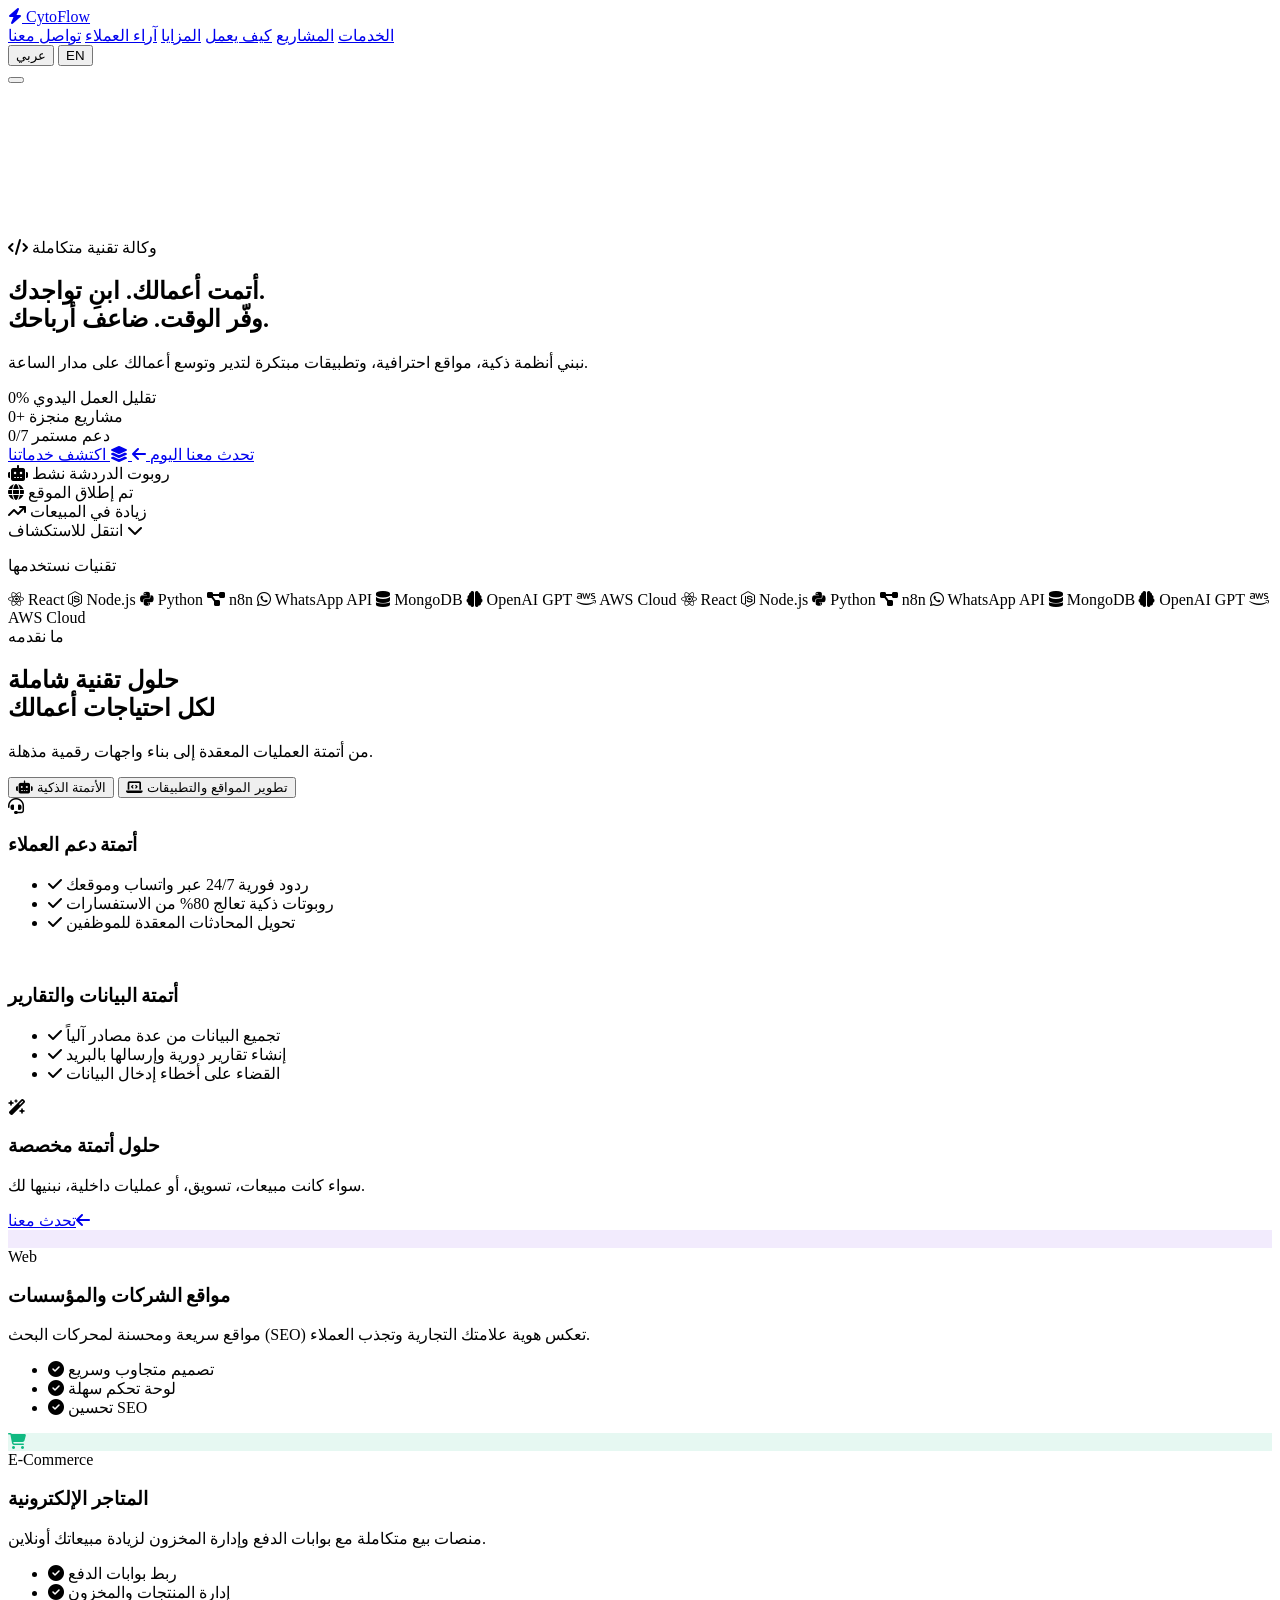
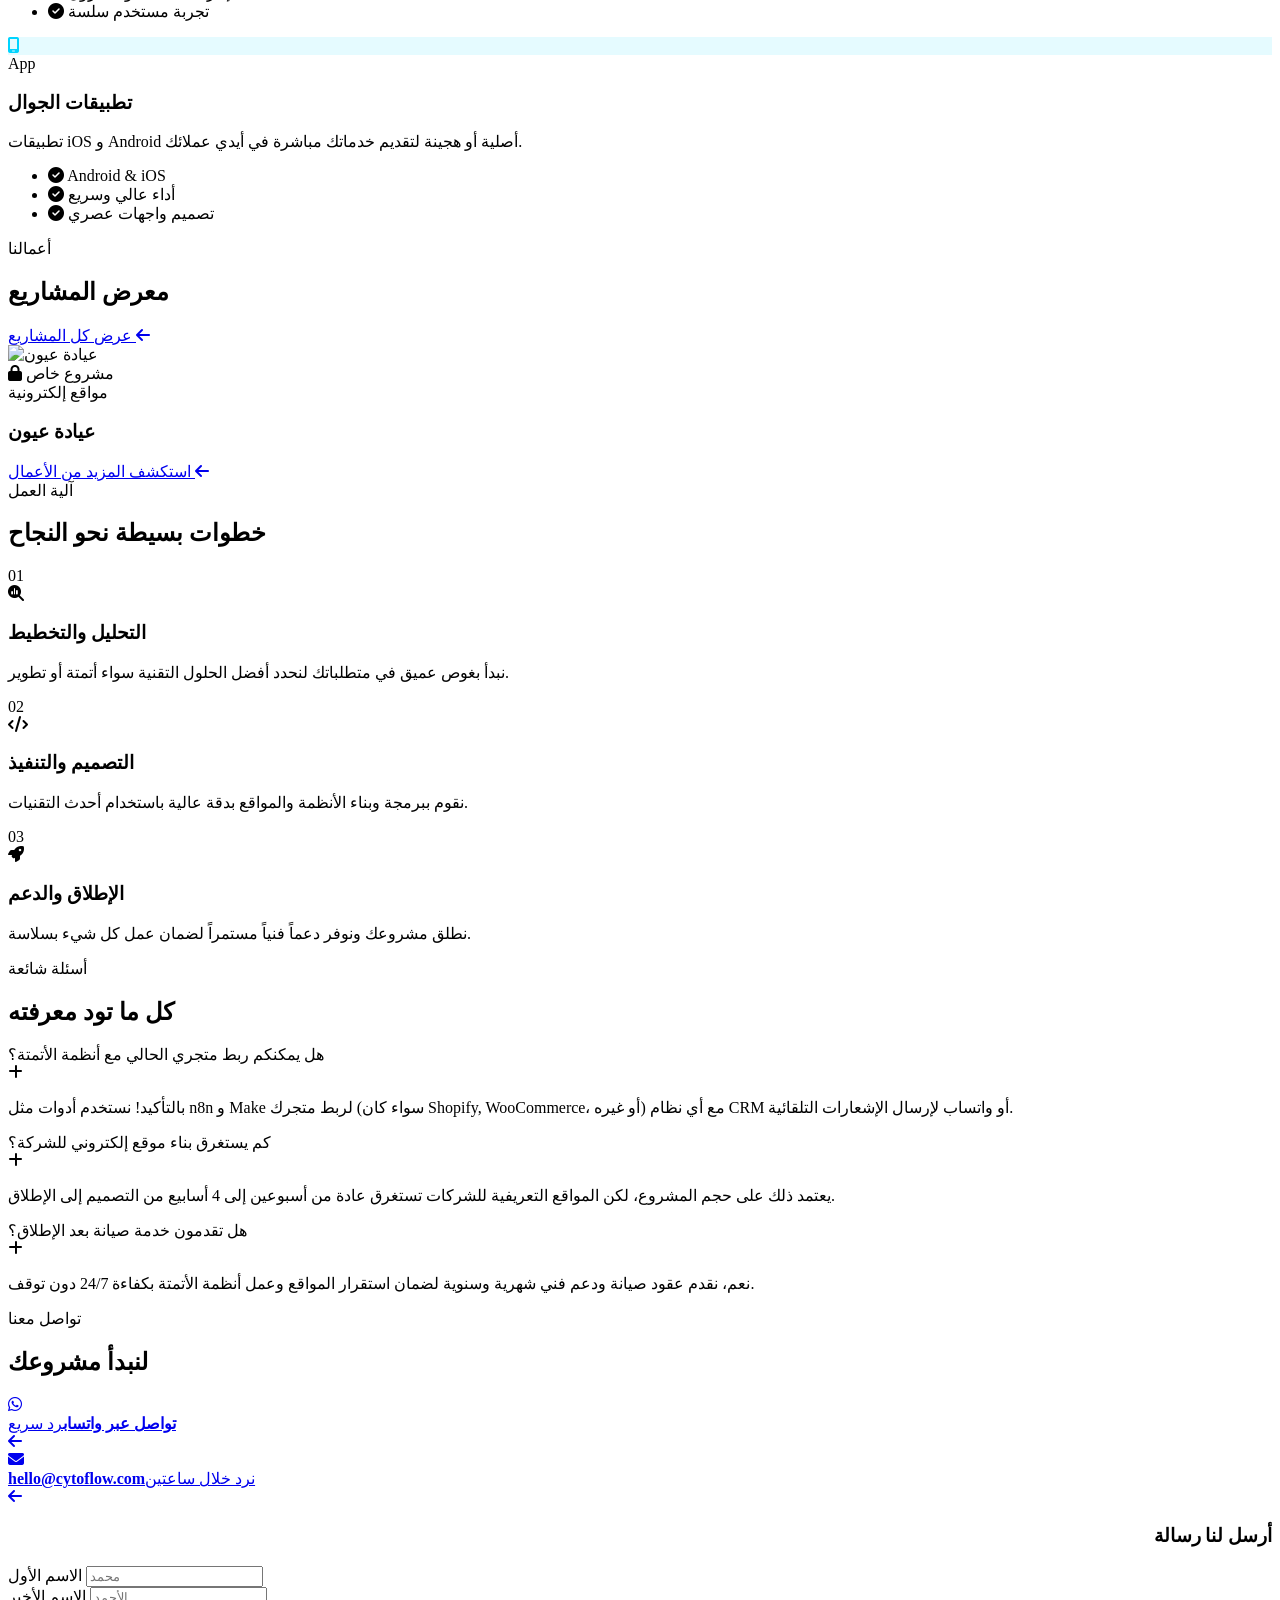
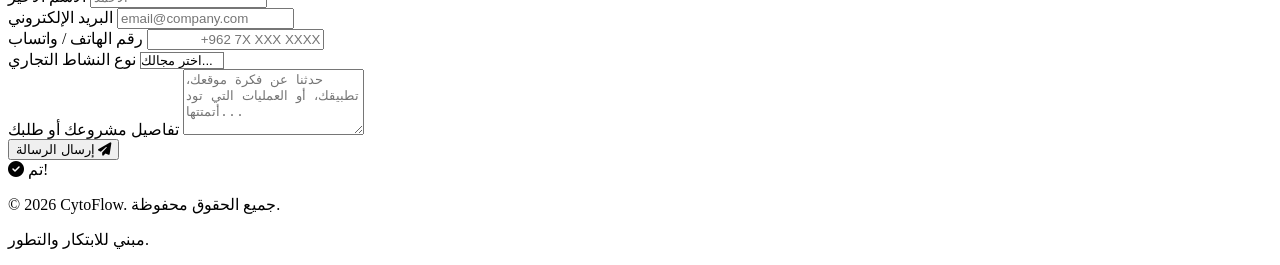
==== index.html @ 913a686a "Upload new static WP site" ====
<!DOCTYPE html>
<html lang="en-US" dir="ltr">
<head><meta charset="UTF-8">
  
  <meta name="viewport" content="width=device-width, initial-scale=1.0">
  
  <title>cytoflow</title>
<meta name="robots" content="max-image-preview:large">
<link rel="dns-prefetch" href="//cdnjs.cloudflare.com">
<link rel="dns-prefetch" href="//fonts.googleapis.com">
<link rel="alternate" type="application/rss+xml" title="cytoflow » Feed" href="https://https://yazeedb94.github.io/CytoFlow/feed/">
<link rel="alternate" type="application/rss+xml" title="cytoflow » Comments Feed" href="https://https://yazeedb94.github.io/CytoFlow/comments/feed/">
<link rel="alternate" title="oEmbed (JSON)" type="application/json+oembed" href="https://https://yazeedb94.github.io/CytoFlow/wp-json/oembed/1.0/embed?url=https%3A%2F%2Fhttps%3A%2F%2Fyazeedb94.github.io%2FCytoFlow%2F">
<link rel="alternate" title="oEmbed (XML)" type="text/xml+oembed" href="https://https://yazeedb94.github.io/CytoFlow/wp-json/oembed/1.0/embed?url=https%3A%2F%2Fhttps%3A%2F%2Fyazeedb94.github.io%2FCytoFlow%2F&amp;format=xml">
<style id="wp-img-auto-sizes-contain-inline-css" type="text/css">
img:is([sizes=auto i],[sizes^="auto," i]){contain-intrinsic-size:3000px 1500px}
/*# sourceURL=wp-img-auto-sizes-contain-inline-css */
</style>
<style id="wp-emoji-styles-inline-css" type="text/css">

	img.wp-smiley, img.emoji {
		display: inline !important;
		border: none !important;
		box-shadow: none !important;
		height: 1em !important;
		width: 1em !important;
		margin: 0 0.07em !important;
		vertical-align: -0.1em !important;
		background: none !important;
		padding: 0 !important;
	}
/*# sourceURL=wp-emoji-styles-inline-css */
</style>
<style id="wp-block-library-inline-css" type="text/css">
:root{--wp-block-synced-color:#7a00df;--wp-block-synced-color--rgb:122,0,223;--wp-bound-block-color:var(--wp-block-synced-color);--wp-editor-canvas-background:#ddd;--wp-admin-theme-color:#007cba;--wp-admin-theme-color--rgb:0,124,186;--wp-admin-theme-color-darker-10:#006ba1;--wp-admin-theme-color-darker-10--rgb:0,107,160.5;--wp-admin-theme-color-darker-20:#005a87;--wp-admin-theme-color-darker-20--rgb:0,90,135;--wp-admin-border-width-focus:2px}@media (min-resolution:192dpi){:root{--wp-admin-border-width-focus:1.5px}}.wp-element-button{cursor:pointer}:root .has-very-light-gray-background-color{background-color:#eee}:root .has-very-dark-gray-background-color{background-color:#313131}:root .has-very-light-gray-color{color:#eee}:root .has-very-dark-gray-color{color:#313131}:root .has-vivid-green-cyan-to-vivid-cyan-blue-gradient-background{background:linear-gradient(135deg,#00d084,#0693e3)}:root .has-purple-crush-gradient-background{background:linear-gradient(135deg,#34e2e4,#4721fb 50%,#ab1dfe)}:root .has-hazy-dawn-gradient-background{background:linear-gradient(135deg,#faaca8,#dad0ec)}:root .has-subdued-olive-gradient-background{background:linear-gradient(135deg,#fafae1,#67a671)}:root .has-atomic-cream-gradient-background{background:linear-gradient(135deg,#fdd79a,#004a59)}:root .has-nightshade-gradient-background{background:linear-gradient(135deg,#330968,#31cdcf)}:root .has-midnight-gradient-background{background:linear-gradient(135deg,#020381,#2874fc)}:root{--wp--preset--font-size--normal:16px;--wp--preset--font-size--huge:42px}.has-regular-font-size{font-size:1em}.has-larger-font-size{font-size:2.625em}.has-normal-font-size{font-size:var(--wp--preset--font-size--normal)}.has-huge-font-size{font-size:var(--wp--preset--font-size--huge)}.has-text-align-center{text-align:center}.has-text-align-left{text-align:left}.has-text-align-right{text-align:right}.has-fit-text{white-space:nowrap!important}#end-resizable-editor-section{display:none}.aligncenter{clear:both}.items-justified-left{justify-content:flex-start}.items-justified-center{justify-content:center}.items-justified-right{justify-content:flex-end}.items-justified-space-between{justify-content:space-between}.screen-reader-text{border:0;clip-path:inset(50%);height:1px;margin:-1px;overflow:hidden;padding:0;position:absolute;width:1px;word-wrap:normal!important}.screen-reader-text:focus{background-color:#ddd;clip-path:none;color:#444;display:block;font-size:1em;height:auto;left:5px;line-height:normal;padding:15px 23px 14px;text-decoration:none;top:5px;width:auto;z-index:100000}html :where(.has-border-color){border-style:solid}html :where([style*=border-top-color]){border-top-style:solid}html :where([style*=border-right-color]){border-right-style:solid}html :where([style*=border-bottom-color]){border-bottom-style:solid}html :where([style*=border-left-color]){border-left-style:solid}html :where([style*=border-width]){border-style:solid}html :where([style*=border-top-width]){border-top-style:solid}html :where([style*=border-right-width]){border-right-style:solid}html :where([style*=border-bottom-width]){border-bottom-style:solid}html :where([style*=border-left-width]){border-left-style:solid}html :where(img[class*=wp-image-]){height:auto;max-width:100%}:where(figure){margin:0 0 1em}html :where(.is-position-sticky){--wp-admin--admin-bar--position-offset:var(--wp-admin--admin-bar--height,0px)}@media screen and (max-width:600px){html :where(.is-position-sticky){--wp-admin--admin-bar--position-offset:0px}}

/*# sourceURL=wp-block-library-inline-css */
</style>
<style id="classic-theme-styles-inline-css" type="text/css">
/*! This file is auto-generated */
.wp-block-button__link{color:#fff;background-color:#32373c;border-radius:9999px;box-shadow:none;text-decoration:none;padding:calc(.667em + 2px) calc(1.333em + 2px);font-size:1.125em}.wp-block-file__button{background:#32373c;color:#fff;text-decoration:none}
/*# sourceURL=/wp-includes/css/classic-themes.min.css */
</style>
<style id="global-styles-inline-css" type="text/css">
:root{--wp--preset--aspect-ratio--square: 1;--wp--preset--aspect-ratio--4-3: 4/3;--wp--preset--aspect-ratio--3-4: 3/4;--wp--preset--aspect-ratio--3-2: 3/2;--wp--preset--aspect-ratio--2-3: 2/3;--wp--preset--aspect-ratio--16-9: 16/9;--wp--preset--aspect-ratio--9-16: 9/16;--wp--preset--color--black: #000000;--wp--preset--color--cyan-bluish-gray: #abb8c3;--wp--preset--color--white: #ffffff;--wp--preset--color--pale-pink: #f78da7;--wp--preset--color--vivid-red: #cf2e2e;--wp--preset--color--luminous-vivid-orange: #ff6900;--wp--preset--color--luminous-vivid-amber: #fcb900;--wp--preset--color--light-green-cyan: #7bdcb5;--wp--preset--color--vivid-green-cyan: #00d084;--wp--preset--color--pale-cyan-blue: #8ed1fc;--wp--preset--color--vivid-cyan-blue: #0693e3;--wp--preset--color--vivid-purple: #9b51e0;--wp--preset--gradient--vivid-cyan-blue-to-vivid-purple: linear-gradient(135deg,rgb(6,147,227) 0%,rgb(155,81,224) 100%);--wp--preset--gradient--light-green-cyan-to-vivid-green-cyan: linear-gradient(135deg,rgb(122,220,180) 0%,rgb(0,208,130) 100%);--wp--preset--gradient--luminous-vivid-amber-to-luminous-vivid-orange: linear-gradient(135deg,rgb(252,185,0) 0%,rgb(255,105,0) 100%);--wp--preset--gradient--luminous-vivid-orange-to-vivid-red: linear-gradient(135deg,rgb(255,105,0) 0%,rgb(207,46,46) 100%);--wp--preset--gradient--very-light-gray-to-cyan-bluish-gray: linear-gradient(135deg,rgb(238,238,238) 0%,rgb(169,184,195) 100%);--wp--preset--gradient--cool-to-warm-spectrum: linear-gradient(135deg,rgb(74,234,220) 0%,rgb(151,120,209) 20%,rgb(207,42,186) 40%,rgb(238,44,130) 60%,rgb(251,105,98) 80%,rgb(254,248,76) 100%);--wp--preset--gradient--blush-light-purple: linear-gradient(135deg,rgb(255,206,236) 0%,rgb(152,150,240) 100%);--wp--preset--gradient--blush-bordeaux: linear-gradient(135deg,rgb(254,205,165) 0%,rgb(254,45,45) 50%,rgb(107,0,62) 100%);--wp--preset--gradient--luminous-dusk: linear-gradient(135deg,rgb(255,203,112) 0%,rgb(199,81,192) 50%,rgb(65,88,208) 100%);--wp--preset--gradient--pale-ocean: linear-gradient(135deg,rgb(255,245,203) 0%,rgb(182,227,212) 50%,rgb(51,167,181) 100%);--wp--preset--gradient--electric-grass: linear-gradient(135deg,rgb(202,248,128) 0%,rgb(113,206,126) 100%);--wp--preset--gradient--midnight: linear-gradient(135deg,rgb(2,3,129) 0%,rgb(40,116,252) 100%);--wp--preset--font-size--small: 13px;--wp--preset--font-size--medium: 20px;--wp--preset--font-size--large: 36px;--wp--preset--font-size--x-large: 42px;--wp--preset--spacing--20: 0.44rem;--wp--preset--spacing--30: 0.67rem;--wp--preset--spacing--40: 1rem;--wp--preset--spacing--50: 1.5rem;--wp--preset--spacing--60: 2.25rem;--wp--preset--spacing--70: 3.38rem;--wp--preset--spacing--80: 5.06rem;--wp--preset--shadow--natural: 6px 6px 9px rgba(0, 0, 0, 0.2);--wp--preset--shadow--deep: 12px 12px 50px rgba(0, 0, 0, 0.4);--wp--preset--shadow--sharp: 6px 6px 0px rgba(0, 0, 0, 0.2);--wp--preset--shadow--outlined: 6px 6px 0px -3px rgb(255, 255, 255), 6px 6px rgb(0, 0, 0);--wp--preset--shadow--crisp: 6px 6px 0px rgb(0, 0, 0);}:where(.is-layout-flex){gap: 0.5em;}:where(.is-layout-grid){gap: 0.5em;}body .is-layout-flex{display: flex;}.is-layout-flex{flex-wrap: wrap;align-items: center;}.is-layout-flex > :is(*, div){margin: 0;}body .is-layout-grid{display: grid;}.is-layout-grid > :is(*, div){margin: 0;}:where(.wp-block-columns.is-layout-flex){gap: 2em;}:where(.wp-block-columns.is-layout-grid){gap: 2em;}:where(.wp-block-post-template.is-layout-flex){gap: 1.25em;}:where(.wp-block-post-template.is-layout-grid){gap: 1.25em;}.has-black-color{color: var(--wp--preset--color--black) !important;}.has-cyan-bluish-gray-color{color: var(--wp--preset--color--cyan-bluish-gray) !important;}.has-white-color{color: var(--wp--preset--color--white) !important;}.has-pale-pink-color{color: var(--wp--preset--color--pale-pink) !important;}.has-vivid-red-color{color: var(--wp--preset--color--vivid-red) !important;}.has-luminous-vivid-orange-color{color: var(--wp--preset--color--luminous-vivid-orange) !important;}.has-luminous-vivid-amber-color{color: var(--wp--preset--color--luminous-vivid-amber) !important;}.has-light-green-cyan-color{color: var(--wp--preset--color--light-green-cyan) !important;}.has-vivid-green-cyan-color{color: var(--wp--preset--color--vivid-green-cyan) !important;}.has-pale-cyan-blue-color{color: var(--wp--preset--color--pale-cyan-blue) !important;}.has-vivid-cyan-blue-color{color: var(--wp--preset--color--vivid-cyan-blue) !important;}.has-vivid-purple-color{color: var(--wp--preset--color--vivid-purple) !important;}.has-black-background-color{background-color: var(--wp--preset--color--black) !important;}.has-cyan-bluish-gray-background-color{background-color: var(--wp--preset--color--cyan-bluish-gray) !important;}.has-white-background-color{background-color: var(--wp--preset--color--white) !important;}.has-pale-pink-background-color{background-color: var(--wp--preset--color--pale-pink) !important;}.has-vivid-red-background-color{background-color: var(--wp--preset--color--vivid-red) !important;}.has-luminous-vivid-orange-background-color{background-color: var(--wp--preset--color--luminous-vivid-orange) !important;}.has-luminous-vivid-amber-background-color{background-color: var(--wp--preset--color--luminous-vivid-amber) !important;}.has-light-green-cyan-background-color{background-color: var(--wp--preset--color--light-green-cyan) !important;}.has-vivid-green-cyan-background-color{background-color: var(--wp--preset--color--vivid-green-cyan) !important;}.has-pale-cyan-blue-background-color{background-color: var(--wp--preset--color--pale-cyan-blue) !important;}.has-vivid-cyan-blue-background-color{background-color: var(--wp--preset--color--vivid-cyan-blue) !important;}.has-vivid-purple-background-color{background-color: var(--wp--preset--color--vivid-purple) !important;}.has-black-border-color{border-color: var(--wp--preset--color--black) !important;}.has-cyan-bluish-gray-border-color{border-color: var(--wp--preset--color--cyan-bluish-gray) !important;}.has-white-border-color{border-color: var(--wp--preset--color--white) !important;}.has-pale-pink-border-color{border-color: var(--wp--preset--color--pale-pink) !important;}.has-vivid-red-border-color{border-color: var(--wp--preset--color--vivid-red) !important;}.has-luminous-vivid-orange-border-color{border-color: var(--wp--preset--color--luminous-vivid-orange) !important;}.has-luminous-vivid-amber-border-color{border-color: var(--wp--preset--color--luminous-vivid-amber) !important;}.has-light-green-cyan-border-color{border-color: var(--wp--preset--color--light-green-cyan) !important;}.has-vivid-green-cyan-border-color{border-color: var(--wp--preset--color--vivid-green-cyan) !important;}.has-pale-cyan-blue-border-color{border-color: var(--wp--preset--color--pale-cyan-blue) !important;}.has-vivid-cyan-blue-border-color{border-color: var(--wp--preset--color--vivid-cyan-blue) !important;}.has-vivid-purple-border-color{border-color: var(--wp--preset--color--vivid-purple) !important;}.has-vivid-cyan-blue-to-vivid-purple-gradient-background{background: var(--wp--preset--gradient--vivid-cyan-blue-to-vivid-purple) !important;}.has-light-green-cyan-to-vivid-green-cyan-gradient-background{background: var(--wp--preset--gradient--light-green-cyan-to-vivid-green-cyan) !important;}.has-luminous-vivid-amber-to-luminous-vivid-orange-gradient-background{background: var(--wp--preset--gradient--luminous-vivid-amber-to-luminous-vivid-orange) !important;}.has-luminous-vivid-orange-to-vivid-red-gradient-background{background: var(--wp--preset--gradient--luminous-vivid-orange-to-vivid-red) !important;}.has-very-light-gray-to-cyan-bluish-gray-gradient-background{background: var(--wp--preset--gradient--very-light-gray-to-cyan-bluish-gray) !important;}.has-cool-to-warm-spectrum-gradient-background{background: var(--wp--preset--gradient--cool-to-warm-spectrum) !important;}.has-blush-light-purple-gradient-background{background: var(--wp--preset--gradient--blush-light-purple) !important;}.has-blush-bordeaux-gradient-background{background: var(--wp--preset--gradient--blush-bordeaux) !important;}.has-luminous-dusk-gradient-background{background: var(--wp--preset--gradient--luminous-dusk) !important;}.has-pale-ocean-gradient-background{background: var(--wp--preset--gradient--pale-ocean) !important;}.has-electric-grass-gradient-background{background: var(--wp--preset--gradient--electric-grass) !important;}.has-midnight-gradient-background{background: var(--wp--preset--gradient--midnight) !important;}.has-small-font-size{font-size: var(--wp--preset--font-size--small) !important;}.has-medium-font-size{font-size: var(--wp--preset--font-size--medium) !important;}.has-large-font-size{font-size: var(--wp--preset--font-size--large) !important;}.has-x-large-font-size{font-size: var(--wp--preset--font-size--x-large) !important;}
/*# sourceURL=global-styles-inline-css */
</style>

<link rel="stylesheet" id="fontawesome-css" href="https://cdnjs.cloudflare.com/ajax/libs/font-awesome/6.5.0/css/all.min.css?ver=6.5.0" type="text/css" media="all">
<link rel="stylesheet" id="google-fonts-css" href="https://fonts.googleapis.com/css2?family=Outfit:wght@400;600;700&amp;family=DM+Sans:wght@400;500;600&amp;family=Cairo:wght@400;600;700&amp;family=Tajawal:wght@400;500;700&amp;display=swap" type="text/css" media="all">
<link rel="stylesheet" id="cytoflow-style-css" href="https://https://yazeedb94.github.io/CytoFlow/wp-content/themes/cytoflow/assets/css/main.css?ver=1.0.2" type="text/css" media="all">
<link rel="https://api.w.org/" href="https://https://yazeedb94.github.io/CytoFlow/wp-json/"><link rel="alternate" title="JSON" type="application/json" href="https://https://yazeedb94.github.io/CytoFlow/wp-json/wp/v2/pages/9"><link rel="EditURI" type="application/rsd+xml" title="RSD" href="https://https://yazeedb94.github.io/CytoFlow/xmlrpc.php?rsd">
<meta name="generator" content="WordPress 6.9.4">
<link rel="canonical" href="https://https://yazeedb94.github.io/CytoFlow/">
<link rel="shortlink" href="https://https://yazeedb94.github.io/CytoFlow/">
</head>
<body class="home wp-singular page-template-default page page-id-9 wp-theme-cytoflow">

  <!-- ========== NAVIGATION ========== -->
  <header class="navbar" id="navbar">
    <div class="nav-container">
      <a href="https://https://yazeedb94.github.io/CytoFlow/" class="logo">
        <span class="logo-icon"><i class="fa-solid fa-bolt"></i></span>
        <span class="logo-text">Cyto<span class="logo-accent">Flow</span></span>
      </a>

      <nav class="nav-links" id="navLinks">
                    <a href="#services" class="nav-link" data-i18n="nav.services">الخدمات</a>
            <a href="#projects" class="nav-link" data-i18n="nav.projects">المشاريع</a>
            <a href="#how-it-works" class="nav-link" data-i18n="nav.howItWorks">كيف يعمل</a>
            <a href="#benefits" class="nav-link" data-i18n="nav.benefits">المزايا</a>
            <a href="#testimonials" class="nav-link" data-i18n="nav.testimonials">آراء العملاء</a>
            <a href="#contact" class="nav-cta" data-i18n="nav.contact">تواصل معنا</a>
              </nav>

      <!-- Language Toggle -->
      <div class="lang-toggle" id="langToggle">
        <button class="lang-btn active" data-lang="ar">عربي</button>
        <button class="lang-btn" data-lang="en">EN</button>
      </div>

      <button class="hamburger" id="hamburger" aria-label="Toggle menu">
        <span></span><span></span><span></span>
      </button>
    </div>
  </header>

  <!-- ========== HERO ========== -->
  <section class="hero" id="hero">
    <canvas id="heroCanvas"></canvas>
    <div class="hero-grid-overlay"></div>

    <div class="hero-content">
      <div class="hero-badge reveal-up">
        <i class="fa-solid fa-code"></i>
        <span data-i18n="hero.badge">وكالة تقنية متكاملة</span>
      </div>

      <h1 class="hero-title reveal-up">
        <span data-i18n="hero.title1">أتمت أعمالك. ابنِ تواجدك.</span><br>
        <span class="gradient-text" data-i18n="hero.title2">وفّر الوقت. ضاعف أرباحك.</span>
      </h1>

      <p class="hero-subtitle reveal-up" data-i18n="hero.subtitle">
        نبني أنظمة ذكية، مواقع احترافية، وتطبيقات مبتكرة لتدير وتوسع أعمالك على مدار الساعة.
      </p>

      <div class="hero-stats reveal-up">
        <div class="stat-item">
          <span class="stat-number" data-target="80">0</span><span class="stat-suffix">%</span>
          <span class="stat-label" data-i18n="hero.stat1.label">تقليل العمل اليدوي</span>
        </div>
        <div class="stat-divider"></div>
        <div class="stat-item">
          <span class="stat-number" data-target="150">0</span><span class="stat-suffix">+</span>
          <span class="stat-label" data-i18n="hero.stat2.label">مشاريع منجزة</span>
        </div>
        <div class="stat-divider"></div>
        <div class="stat-item">
          <span class="stat-number" data-target="24">0</span><span class="stat-suffix">/7</span>
          <span class="stat-label" data-i18n="hero.stat3.label">دعم مستمر</span>
        </div>
      </div>

      <div class="hero-actions reveal-up">
        <a href="#contact" class="btn-primary">
          <span data-i18n="hero.cta1">تحدث معنا اليوم</span>
          <i class="fa-solid fa-arrow-left btn-arrow"></i>
        </a>
        <a href="#services" class="btn-ghost">
          <i class="fa-solid fa-layer-group"></i>
          <span data-i18n="hero.cta2">اكتشف خدماتنا</span>
        </a>
      </div>
    </div>

    <!-- Floating tech cards -->
    <div class="hero-float-card card-1">
      <i class="fa-solid fa-robot"></i>
      <span data-i18n="hero.card1">روبوت الدردشة نشط</span>
      <span class="card-pulse"></span>
    </div>
    <div class="hero-float-card card-2">
      <i class="fa-solid fa-globe"></i>
      <span data-i18n="hero.card2">تم إطلاق الموقع</span>
    </div>
    <div class="hero-float-card card-3">
      <i class="fa-solid fa-arrow-trend-up"></i>
      <span data-i18n="hero.card3">زيادة في المبيعات</span>
    </div>

    <div class="hero-scroll-hint">
      <span data-i18n="hero.scroll">انتقل للاستكشاف</span>
      <i class="fa-solid fa-chevron-down"></i>
    </div>
  </section>

  <!-- ========== MARQUEE ========== -->
  <section class="marquee-section">
    <p class="marquee-label" data-i18n="marquee.label">تقنيات نستخدمها</p>
    <div class="marquee-track">
      <div class="marquee-inner">
        <span><i class="fa-brands fa-react"></i> React</span>
        <span><i class="fa-brands fa-node-js"></i> Node.js</span>
        <span><i class="fa-brands fa-python"></i> Python</span>
        <span><i class="fa-solid fa-diagram-project"></i> n8n</span>
        <span><i class="fa-brands fa-whatsapp"></i> WhatsApp API</span>
        <span><i class="fa-solid fa-database"></i> MongoDB</span>
        <span><i class="fa-solid fa-brain"></i> OpenAI GPT</span>
        <span><i class="fa-brands fa-aws"></i> AWS Cloud</span>
        <span><i class="fa-brands fa-react"></i> React</span>
        <span><i class="fa-brands fa-node-js"></i> Node.js</span>
        <span><i class="fa-brands fa-python"></i> Python</span>
        <span><i class="fa-solid fa-diagram-project"></i> n8n</span>
        <span><i class="fa-brands fa-whatsapp"></i> WhatsApp API</span>
        <span><i class="fa-solid fa-database"></i> MongoDB</span>
        <span><i class="fa-solid fa-brain"></i> OpenAI GPT</span>
        <span><i class="fa-brands fa-aws"></i> AWS Cloud</span>
      </div>
    </div>
  </section>

  <!-- ========== SERVICES (TABS) ========== -->
  <section class="services-section section" id="services">
    <div class="container">
      <div class="section-header reveal-up">
        <span class="section-tag" data-i18n="services.tag">ما نقدمه</span>
        <h2 class="section-title">
          <span data-i18n="services.title1">حلول تقنية شاملة</span><br>
          <span class="gradient-text" data-i18n="services.title2">لكل احتياجات أعمالك</span>
        </h2>
        <p class="section-subtitle" data-i18n="services.subtitle">من أتمتة العمليات المعقدة إلى بناء واجهات رقمية مذهلة.</p>
      </div>

      <div class="services-tabs-header reveal-up">
        <div class="tabs-switcher">
          <button class="tab-btn active" data-target="tab-automation">
            <i class="fa-solid fa-robot"></i> <span data-i18n="tab.automation">الأتمتة الذكية</span>
          </button>
          <button class="tab-btn" data-target="tab-web">
            <i class="fa-solid fa-laptop-code"></i> <span data-i18n="tab.development">تطوير المواقع والتطبيقات</span>
          </button>
        </div>
      </div>

      <!-- Tab 1: Automation -->
      <div class="tab-panel active" id="tab-automation">
        <div class="services-grid">
          <div class="service-card reveal-up">
            <div class="service-icon-wrap" style="--icon-color: #00d4ff;"><i class="fa-solid fa-headset"></i></div>
            <h3 data-i18n="s1.title">أتمتة دعم العملاء</h3>
            <ul class="service-benefits">
              <li><i class="fa-solid fa-check"></i> <span>ردود فورية 24/7 عبر واتساب وموقعك</span></li>
              <li><i class="fa-solid fa-check"></i> <span>روبوتات ذكية تعالج 80% من الاستفسارات</span></li>
              <li><i class="fa-solid fa-check"></i> <span>تحويل المحادثات المعقدة للموظفين</span></li>
            </ul>
          </div>
          <div class="service-card reveal-up">
            <div class="service-icon-wrap" style="--icon-color: #a78bfa;"><i class="fa-solid fa-file-chart-column"></i></div>
            <h3 data-i18n="s2.title">أتمتة البيانات والتقارير</h3>
            <ul class="service-benefits">
              <li><i class="fa-solid fa-check"></i> <span>تجميع البيانات من عدة مصادر آلياً</span></li>
              <li><i class="fa-solid fa-check"></i> <span>إنشاء تقارير دورية وإرسالها بالبريد</span></li>
              <li><i class="fa-solid fa-check"></i> <span>القضاء على أخطاء إدخال البيانات</span></li>
            </ul>
          </div>
          <div class="service-card reveal-up">
            <div class="service-card service-cta-card">
              <div class="service-cta-inner">
                <i class="fa-solid fa-wand-magic-sparkles"></i>
                <h3>حلول أتمتة مخصصة</h3>
                <p>سواء كانت مبيعات، تسويق، أو عمليات داخلية، نبنيها لك.</p>
                <a href="#contact" class="btn-primary btn-sm">
                  <span>تحدث معنا</span><i class="fa-solid fa-arrow-left btn-arrow"></i>
                </a>
              </div>
            </div>
          </div>
        </div>
      </div>

      <!-- Tab 2: Web & App Dev -->
      <div class="tab-panel" id="tab-web">
        <div class="web-services-grid">
          <div class="web-service-card">
            <div class="ws-icon" style="color: #7c3aed; background: rgba(124,58,237,0.1);"><i class="fa-solid fa-browser"></i></div>
            <div class="ws-content">
              <span class="ws-badge tag-web">Web</span>
              <h3 data-i18n="w1.title">مواقع الشركات والمؤسسات</h3>
              <p data-i18n="w1.desc">مواقع سريعة ومحسنة لمحركات البحث (SEO) تعكس هوية علامتك التجارية وتجذب العملاء.</p>
              <ul class="ws-features">
                <li><i class="fa-solid fa-circle-check"></i> <span data-i18n="w1.f1">تصميم متجاوب وسريع</span></li>
                <li><i class="fa-solid fa-circle-check"></i> <span data-i18n="w1.f2">لوحة تحكم سهلة</span></li>
                <li><i class="fa-solid fa-circle-check"></i> <span data-i18n="w1.f3">تحسين SEO</span></li>
              </ul>
            </div>
          </div>
          <div class="web-service-card">
            <div class="ws-icon" style="color: #10b981; background: rgba(16,185,129,0.1);"><i class="fa-solid fa-cart-shopping"></i></div>
            <div class="ws-content">
              <span class="ws-badge tag-done">E-Commerce</span>
              <h3 data-i18n="w2.title">المتاجر الإلكترونية</h3>
              <p data-i18n="w2.desc">منصات بيع متكاملة مع بوابات الدفع وإدارة المخزون لزيادة مبيعاتك أونلاين.</p>
              <ul class="ws-features">
                <li><i class="fa-solid fa-circle-check"></i> <span data-i18n="w2.f1">ربط بوابات الدفع</span></li>
                <li><i class="fa-solid fa-circle-check"></i> <span data-i18n="w2.f2">إدارة المنتجات والمخزون</span></li>
                <li><i class="fa-solid fa-circle-check"></i> <span data-i18n="w2.f3">تجربة مستخدم سلسة</span></li>
              </ul>
            </div>
          </div>
          <div class="web-service-card">
            <div class="ws-icon" style="color: #00d4ff; background: rgba(0,212,255,0.1);"><i class="fa-solid fa-mobile-screen"></i></div>
            <div class="ws-content">
              <span class="ws-badge tag-app">App</span>
              <h3 data-i18n="w3.title">تطبيقات الجوال</h3>
              <p data-i18n="w3.desc">تطبيقات iOS و Android أصلية أو هجينة لتقديم خدماتك مباشرة في أيدي عملائك.</p>
              <ul class="ws-features">
                <li><i class="fa-solid fa-circle-check"></i> <span data-i18n="w3.f1">Android &amp; iOS</span></li>
                <li><i class="fa-solid fa-circle-check"></i> <span data-i18n="w3.f2">أداء عالي وسريع</span></li>
                <li><i class="fa-solid fa-circle-check"></i> <span data-i18n="w3.f3">تصميم واجهات عصري</span></li>
              </ul>
            </div>
          </div>
        </div>
      </div>

    </div>
  </section>

  <!-- ========== PROJECTS PREVIEW ========== -->
  <section class="projects-section section" id="projects">
    <div class="container">
      <div class="projects-preview-header reveal-up">
        <div>
          <span class="section-tag" data-i18n="projects.tag">أعمالنا</span>
          <h2 class="section-title">
            <span data-i18n="projects.title1">معرض</span> <span class="gradient-text" data-i18n="projects.title2">المشاريع</span>
          </h2>
        </div>
        <a href="https://https://yazeedb94.github.io/CytoFlow/projects" class="btn-ghost">
          <span data-i18n="projects.btn">عرض كل المشاريع</span> <i class="fa-solid fa-arrow-left btn-arrow"></i>
        </a>
      </div>

      <div class="projects-preview-grid">
                        
                <div class="project-card reveal-up visible">
                    <div class="project-thumb">
                        <img src="https://https://yazeedb94.github.io/CytoFlow/wp-content/uploads/2026/05/images.jpg" alt="عيادة عيون">
                        <div class="project-overlay">
                                                            <span class="overlay-btn ghost"><i class="fa-solid fa-lock"></i> مشروع خاص</span>
                                                    </div>
                    </div>
                    <div class="project-info">
                        <div class="project-meta">
                            <span class="tag tag-cat">مواقع إلكترونية</span>
                                                    </div>
                        <h3 class="project-name">عيادة عيون</h3>
                        <div class="project-desc"></div>
                    </div>
                </div>
                
                          </div>
      
      <div class="projects-center reveal-up">
         <a href="https://https://yazeedb94.github.io/CytoFlow/projects" class="btn-primary">استكشف المزيد من الأعمال <i class="fa-solid fa-arrow-left btn-arrow"></i></a>
      </div>
    </div>
  </section>

  <!-- ========== HOW IT WORKS ========== -->
  <section class="how-section section" id="how-it-works">
    <div class="container">
      <div class="section-header reveal-up">
        <span class="section-tag" data-i18n="how.tag">آلية العمل</span>
        <h2 class="section-title">
          <span data-i18n="how.title1">خطوات بسيطة نحو</span> <span class="gradient-text">النجاح</span>
        </h2>
      </div>
      <div class="steps-wrapper">
        <div class="steps-line"></div>
        <div class="step-item reveal-up">
          <div class="step-number">01</div>
          <div class="step-content">
            <div class="step-icon"><i class="fa-solid fa-magnifying-glass-chart"></i></div>
            <h3>التحليل والتخطيط</h3>
            <p>نبدأ بغوص عميق في متطلباتك لنحدد أفضل الحلول التقنية سواء أتمتة أو تطوير.</p>
          </div>
        </div>
        <div class="step-item step-right reveal-up">
          <div class="step-number">02</div>
          <div class="step-content">
            <div class="step-icon"><i class="fa-solid fa-code"></i></div>
            <h3>التصميم والتنفيذ</h3>
            <p>نقوم ببرمجة وبناء الأنظمة والمواقع بدقة عالية باستخدام أحدث التقنيات.</p>
          </div>
        </div>
        <div class="step-item reveal-up">
          <div class="step-number">03</div>
          <div class="step-content">
            <div class="step-icon"><i class="fa-solid fa-rocket"></i></div>
            <h3>الإطلاق والدعم</h3>
            <p>نطلق مشروعك ونوفر دعماً فنياً مستمراً لضمان عمل كل شيء بسلاسة.</p>
          </div>
        </div>
      </div>
    </div>
  </section>

  <!-- ========== FAQ ========== -->
  <section class="faq-section section" id="faq">
    <div class="container">
      <div class="section-header reveal-up">
        <span class="section-tag" data-i18n="faq.tag">أسئلة شائعة</span>
        <h2 class="section-title">
          <span data-i18n="faq.title1">كل ما تود</span> <span class="gradient-text" data-i18n="faq.title2">معرفته</span>
        </h2>
      </div>
      
      <div class="faq-list reveal-up">
        <div class="faq-item">
          <div class="faq-question">
            <span>هل يمكنكم ربط متجري الحالي مع أنظمة الأتمتة؟</span>
            <div class="faq-toggle"><i class="fa-solid fa-plus"></i></div>
          </div>
          <div class="faq-answer"><p>بالتأكيد! نستخدم أدوات مثل n8n و Make لربط متجرك (سواء كان Shopify, WooCommerce، أو غيره) مع أي نظام CRM أو واتساب لإرسال الإشعارات التلقائية.</p></div>
        </div>
        <div class="faq-item">
          <div class="faq-question">
            <span>كم يستغرق بناء موقع إلكتروني للشركة؟</span>
            <div class="faq-toggle"><i class="fa-solid fa-plus"></i></div>
          </div>
          <div class="faq-answer"><p>يعتمد ذلك على حجم المشروع، لكن المواقع التعريفية للشركات تستغرق عادة من أسبوعين إلى 4 أسابيع من التصميم إلى الإطلاق.</p></div>
        </div>
        <div class="faq-item">
          <div class="faq-question">
            <span>هل تقدمون خدمة صيانة بعد الإطلاق؟</span>
            <div class="faq-toggle"><i class="fa-solid fa-plus"></i></div>
          </div>
          <div class="faq-answer"><p>نعم، نقدم عقود صيانة ودعم فني شهرية وسنوية لضمان استقرار المواقع وعمل أنظمة الأتمتة بكفاءة 24/7 دون توقف.</p></div>
        </div>
      </div>
    </div>
  </section>

  <!-- ========== CONTACT ========== -->
  <section class="contact-section section" id="contact">
    <div class="container">
      <div class="contact-inner">
        <div class="contact-info reveal-up">
          <span class="section-tag">تواصل معنا</span>
          <h2 class="section-title">لنبدأ <span class="gradient-text">مشروعك</span></h2>
          <div class="contact-channels">
            <a href="https://wa.me/1234567890" target="_blank" class="channel-item whatsapp">
              <div class="channel-icon"><i class="fa-brands fa-whatsapp"></i></div>
              <div><strong>تواصل عبر واتساب</strong><span>رد سريع</span></div>
              <i class="fa-solid fa-arrow-left ch-arrow"></i>
            </a>
            <a href="mailto:hello@cytoflow.com" class="channel-item email">
              <div class="channel-icon"><i class="fa-solid fa-envelope"></i></div>
              <div><strong>hello@cytoflow.com</strong><span>نرد خلال ساعتين</span></div>
              <i class="fa-solid fa-arrow-left ch-arrow"></i>
            </a>
          </div>
        </div>
        <div class="contact-form-wrap reveal-up">
          <form class="contact-form" id="contactForm" action="https://api.web3forms.com/submit" method="POST">
            <!-- Replace with your actual Web3Forms Access Key -->
            <input type="hidden" name="access_key" value="YOUR_ACCESS_KEY_HERE">
            
            <h3 style="text-align: right;">أرسل لنا رسالة</h3>
            <div class="form-row">
              <div class="form-group">
                <label>الاسم الأول</label>
                <input type="text" name="first_name" placeholder="محمد" required>
              </div>
              <div class="form-group">
                <label>الاسم الأخير</label>
                <input type="text" name="last_name" placeholder="الأحمد" required>
              </div>
            </div>
            <div class="form-group">
              <label>البريد الإلكتروني</label>
              <input type="email" name="email" placeholder="email@company.com" required>
            </div>
            <div class="form-group">
              <label>رقم الهاتف / واتساب</label>
              <input type="tel" name="phone" placeholder="+962 7X XXX XXXX" required dir="ltr" style="text-align: right;">
            </div>
                        <div class="form-group">
              <label>نوع النشاط التجاري</label>
              <select name="service" required style="color: var(--text-primary); appearance: none; -webkit-appearance: none; background: var(--bg-secondary) url('data:image/svg+xml;charset=US-ASCII,%3Csvg%20xmlns%3D%22http%3A%2F%2Fwww.w3.org%2F2000%2Fsvg%22%20width%3D%2224%22%20height%3D%2224%22%20viewBox%3D%220%200%2024%2024%22%20fill%3D%22none%22%20stroke%3D%22%23a1a1aa%22%20stroke-width%3D%222%22%20stroke-linecap%3D%22round%22%20stroke-linejoin%3D%22round%22%3E%3Cpolyline%20points%3D%226%209%2012%2015%2018%209%22%3E%3C%2Fpolyline%3E%3C%2Fsvg%3E') no-repeat left 14px center; background-size: 16px;">
                <option value="" disabled selected>اختر مجالك...</option>
                                                      <option value="أتمتة ذكية">أتمتة ذكية</option>
                                      <option value="تطبيقات جوال">تطبيقات جوال</option>
                                      <option value="مواقع إلكترونية">مواقع إلكترونية</option>
                                                </select>
            </div>
            <div class="form-group">
              <label>تفاصيل مشروعك أو طلبك</label>
              <textarea name="message" rows="4" placeholder="حدثنا عن فكرة موقعك، تطبيقك، أو العمليات التي تود أتمتتها..." required></textarea>
            </div>
            <button type="submit" class="btn-primary btn-full" id="submitBtn"><span>إرسال الرسالة</span> <i class="fa-solid fa-paper-plane"></i></button>
            <div class="form-success" id="formSuccess"><i class="fa-solid fa-circle-check"></i> <span data-i18n="form.success.msg">تم!</span></div>
          </form>
        </div>
      </div>
    </div>
  </section>

  <footer class="footer">
    <div class="container">
      <div class="footer-bottom">
        <p>© 2026 CytoFlow. جميع الحقوق محفوظة.</p>
        <p>مبني للابتكار والتطور.</p>
      </div>
    </div>
  </footer>

  <script type="speculationrules">
{"prefetch":[{"source":"document","where":{"and":[{"href_matches":"/cytoflow/*"},{"not":{"href_matches":["/cytoflow/wp-*.php","/cytoflow/wp-admin/*","/cytoflow/wp-content/uploads/*","/cytoflow/wp-content/*","/cytoflow/wp-content/plugins/*","/cytoflow/wp-content/themes/cytoflow/*","/cytoflow/*\\?(.+)"]}},{"not":{"selector_matches":"a[rel~=\"nofollow\"]"}},{"not":{"selector_matches":".no-prefetch, .no-prefetch a"}}]},"eagerness":"conservative"}]}
</script>
<script type="text/javascript" src="https://https://yazeedb94.github.io/CytoFlow/wp-content/themes/cytoflow/assets/js/main.js?ver=1.0.2" id="cytoflow-main-js-js"></script>
<script type="text/javascript" src="https://https://yazeedb94.github.io/CytoFlow/wp-content/themes/cytoflow/assets/js/projects.js?ver=1.0.3" id="cytoflow-projects-js-js"></script>
<script id="wp-emoji-settings" type="application/json">
{"baseUrl":"https://s.w.org/images/core/emoji/17.0.2/72x72/","ext":".png","svgUrl":"https://s.w.org/images/core/emoji/17.0.2/svg/","svgExt":".svg","source":{"concatemoji":"https://https://yazeedb94.github.io/CytoFlow/wp-includes/js/wp-emoji-release.min.js?ver=6.9.4"}}
</script>
<script type="module">
/* <![CDATA[ */
/*! This file is auto-generated */
const a=JSON.parse(document.getElementById("wp-emoji-settings").textContent),o=(window._wpemojiSettings=a,"wpEmojiSettingsSupports"),s=["flag","emoji"];function i(e){try{var t={supportTests:e,timestamp:(new Date).valueOf()};sessionStorage.setItem(o,JSON.stringify(t))}catch(e){}}function c(e,t,n){e.clearRect(0,0,e.canvas.width,e.canvas.height),e.fillText(t,0,0);t=new Uint32Array(e.getImageData(0,0,e.canvas.width,e.canvas.height).data);e.clearRect(0,0,e.canvas.width,e.canvas.height),e.fillText(n,0,0);const a=new Uint32Array(e.getImageData(0,0,e.canvas.width,e.canvas.height).data);return t.every((e,t)=>e===a[t])}function p(e,t){e.clearRect(0,0,e.canvas.width,e.canvas.height),e.fillText(t,0,0);var n=e.getImageData(16,16,1,1);for(let e=0;e<n.data.length;e++)if(0!==n.data[e])return!1;return!0}function u(e,t,n,a){switch(t){case"flag":return n(e,"\ud83c\udff3\ufe0f\u200d\u26a7\ufe0f","\ud83c\udff3\ufe0f\u200b\u26a7\ufe0f")?!1:!n(e,"\ud83c\udde8\ud83c\uddf6","\ud83c\udde8\u200b\ud83c\uddf6")&&!n(e,"\ud83c\udff4\udb40\udc67\udb40\udc62\udb40\udc65\udb40\udc6e\udb40\udc67\udb40\udc7f","\ud83c\udff4\u200b\udb40\udc67\u200b\udb40\udc62\u200b\udb40\udc65\u200b\udb40\udc6e\u200b\udb40\udc67\u200b\udb40\udc7f");case"emoji":return!a(e,"\ud83e\u1fac8")}return!1}function f(e,t,n,a){let r;const o=(r="undefined"!=typeof WorkerGlobalScope&&self instanceof WorkerGlobalScope?new OffscreenCanvas(300,150):document.createElement("canvas")).getContext("2d",{willReadFrequently:!0}),s=(o.textBaseline="top",o.font="600 32px Arial",{});return e.forEach(e=>{s[e]=t(o,e,n,a)}),s}function r(e){var t=document.createElement("script");t.src=e,t.defer=!0,document.head.appendChild(t)}a.supports={everything:!0,everythingExceptFlag:!0},new Promise(t=>{let n=function(){try{var e=JSON.parse(sessionStorage.getItem(o));if("object"==typeof e&&"number"==typeof e.timestamp&&(new Date).valueOf()<e.timestamp+604800&&"object"==typeof e.supportTests)return e.supportTests}catch(e){}return null}();if(!n){if("undefined"!=typeof Worker&&"undefined"!=typeof OffscreenCanvas&&"undefined"!=typeof URL&&URL.createObjectURL&&"undefined"!=typeof Blob)try{var e="postMessage("+f.toString()+"("+[JSON.stringify(s),u.toString(),c.toString(),p.toString()].join(",")+"));",a=new Blob([e],{type:"text/javascript"});const r=new Worker(URL.createObjectURL(a),{name:"wpTestEmojiSupports"});return void(r.onmessage=e=>{i(n=e.data),r.terminate(),t(n)})}catch(e){}i(n=f(s,u,c,p))}t(n)}).then(e=>{for(const n in e)a.supports[n]=e[n],a.supports.everything=a.supports.everything&&a.supports[n],"flag"!==n&&(a.supports.everythingExceptFlag=a.supports.everythingExceptFlag&&a.supports[n]);var t;a.supports.everythingExceptFlag=a.supports.everythingExceptFlag&&!a.supports.flag,a.supports.everything||((t=a.source||{}).concatemoji?r(t.concatemoji):t.wpemoji&&t.twemoji&&(r(t.twemoji),r(t.wpemoji)))});
//# sourceURL=https://https://yazeedb94.github.io/CytoFlow/wp-includes/js/wp-emoji-loader.min.js
/* ]]> */
</script>
</body>
</html>
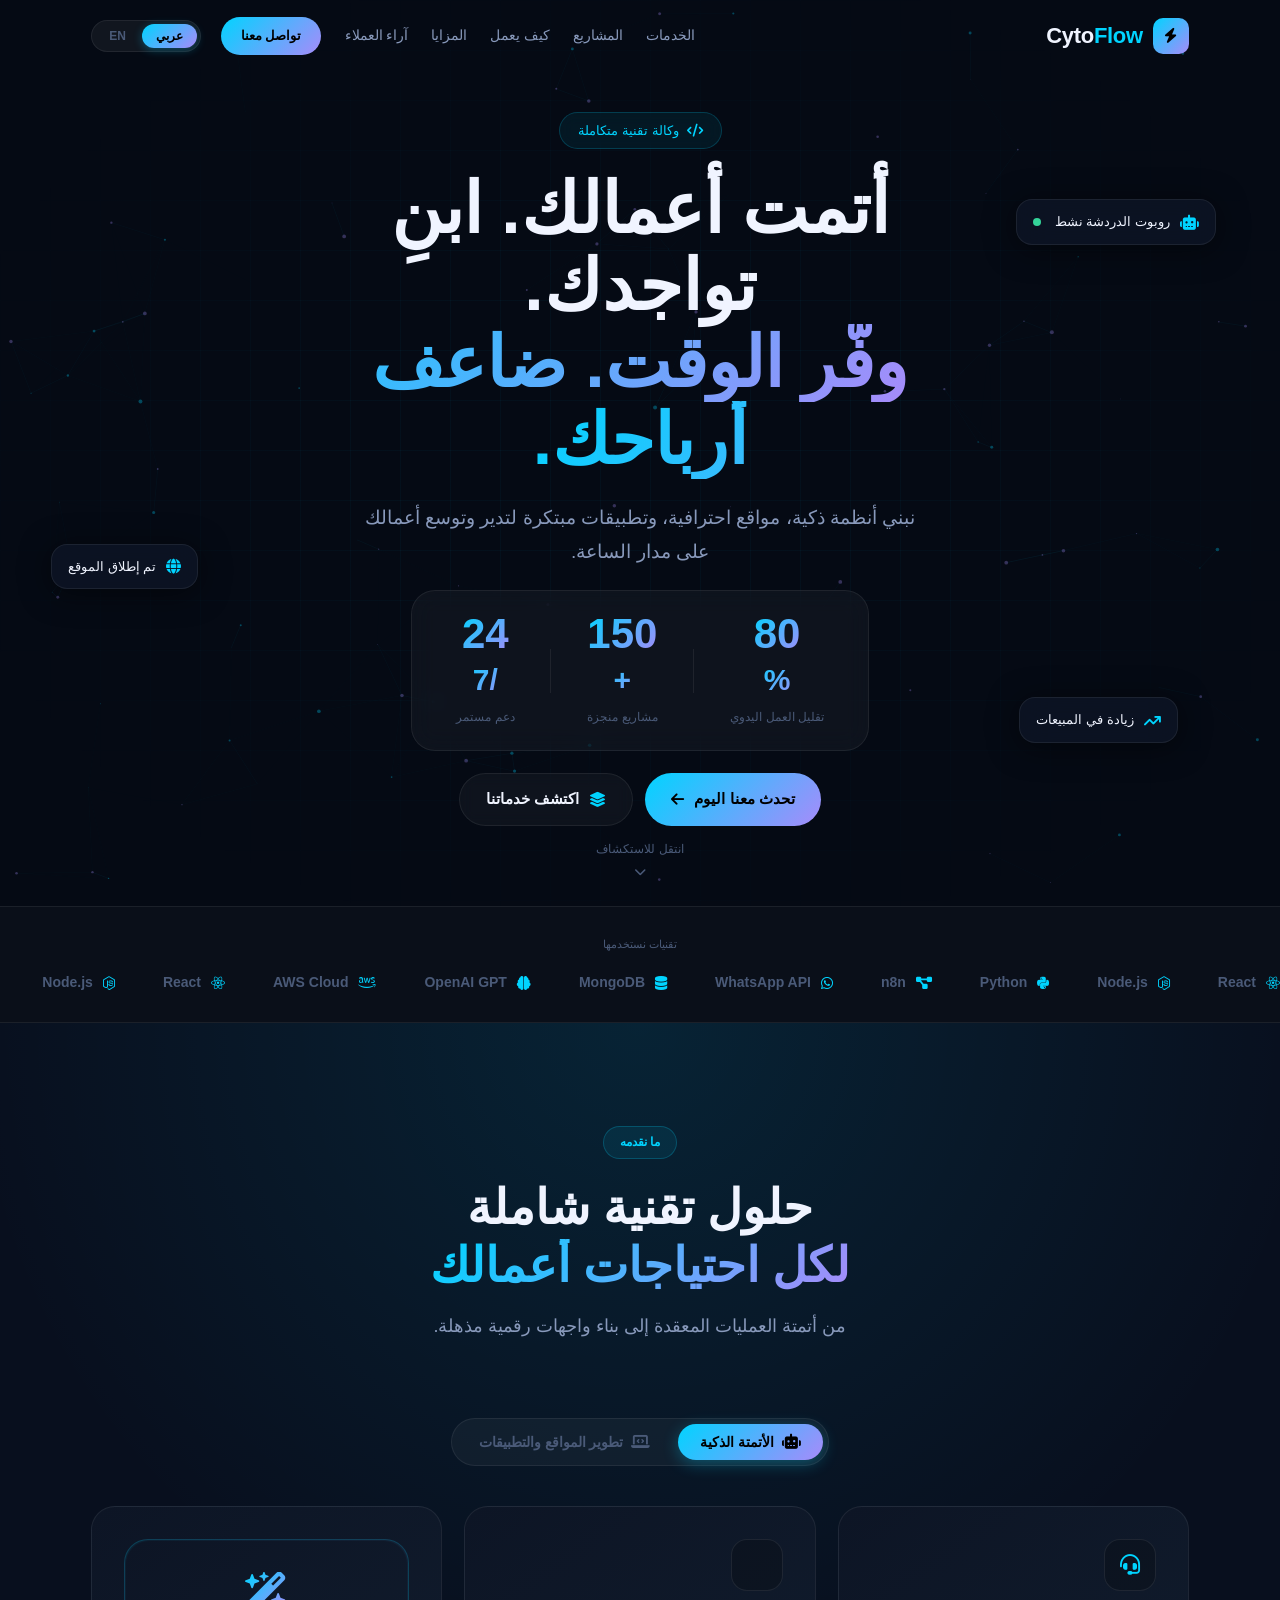
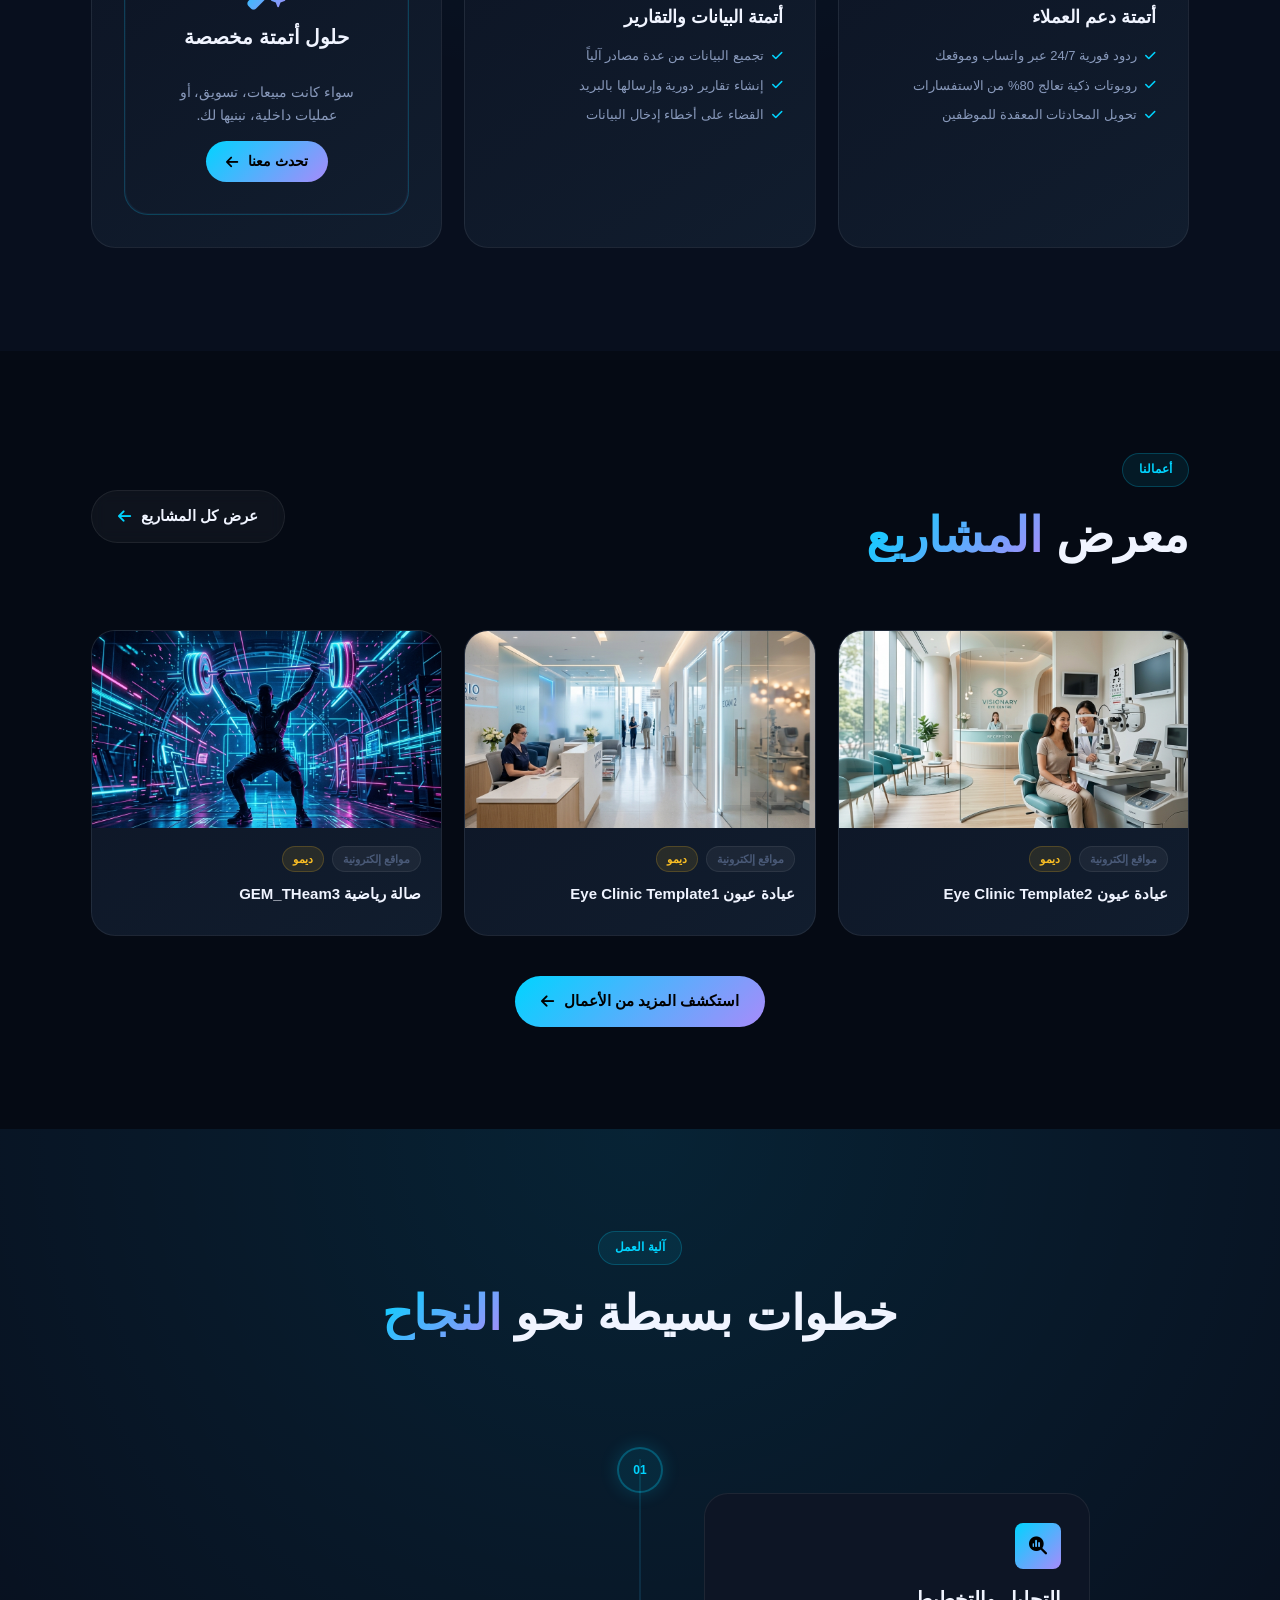
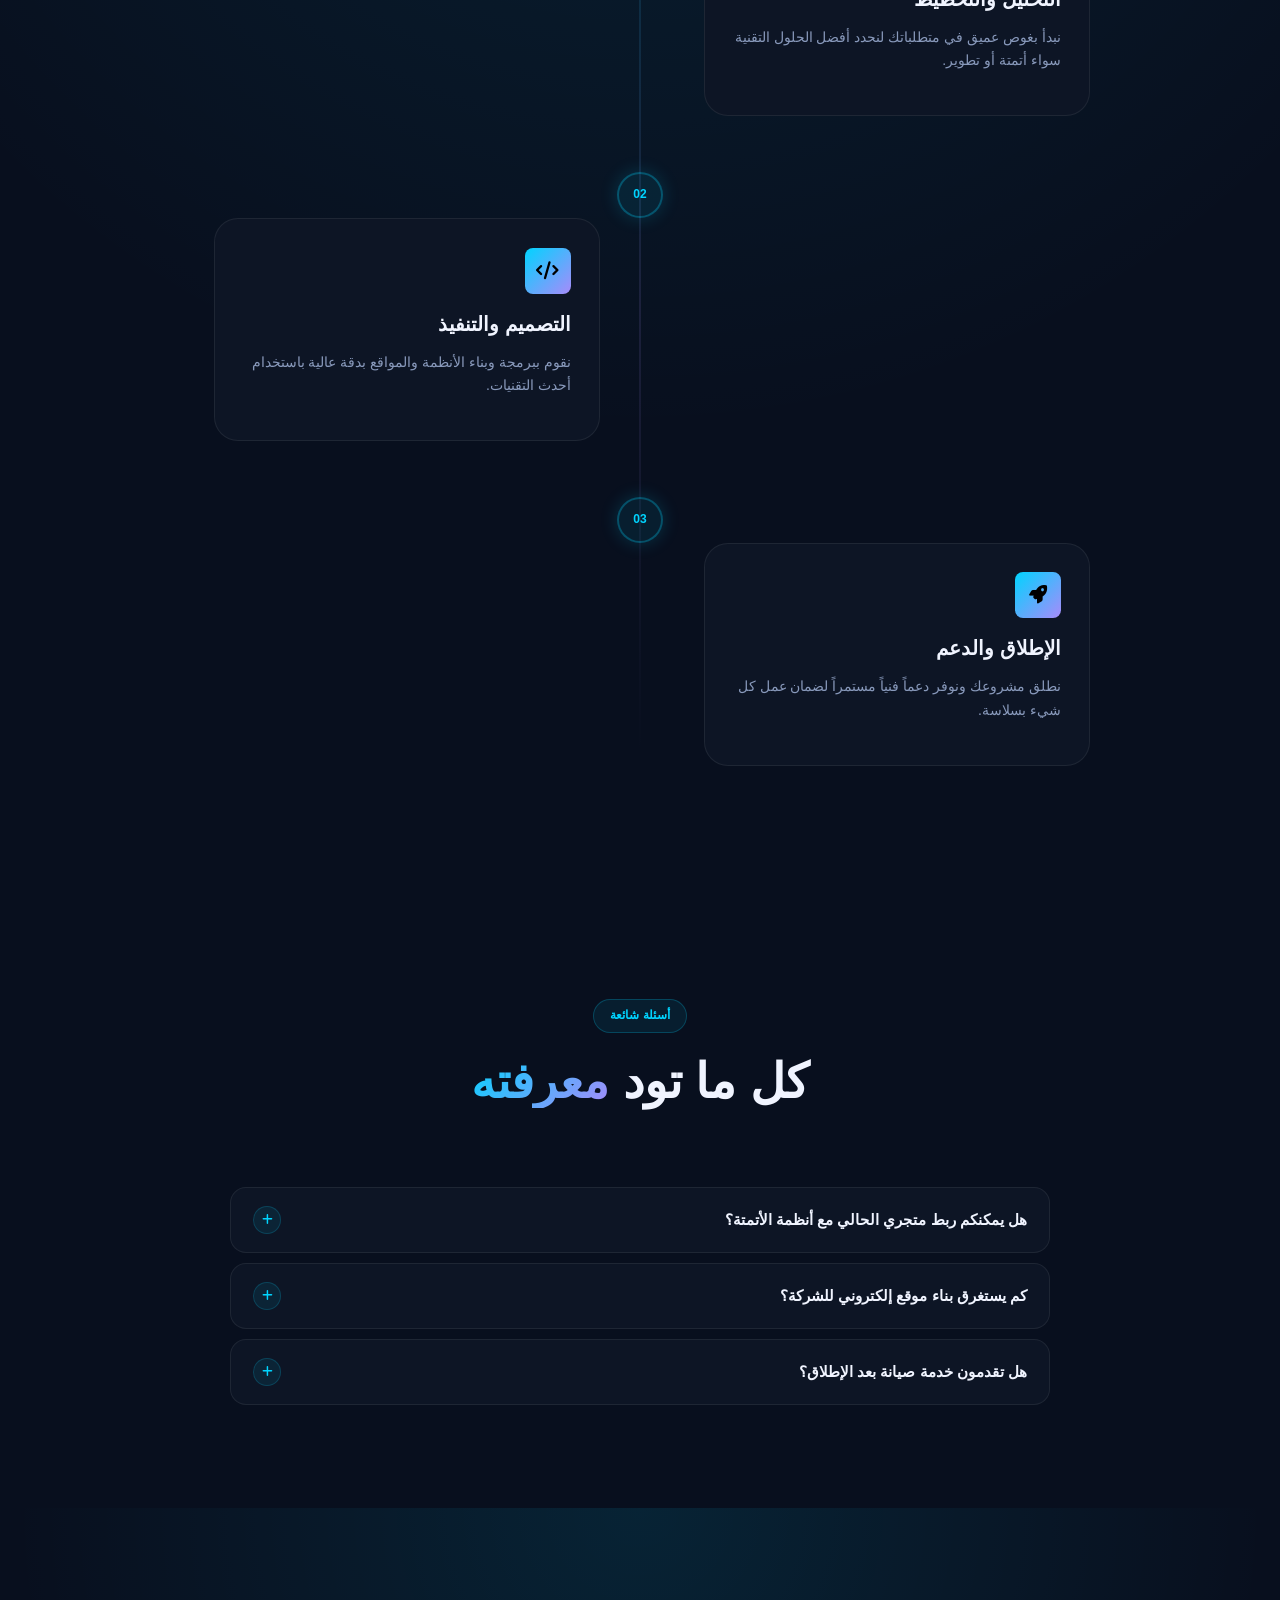
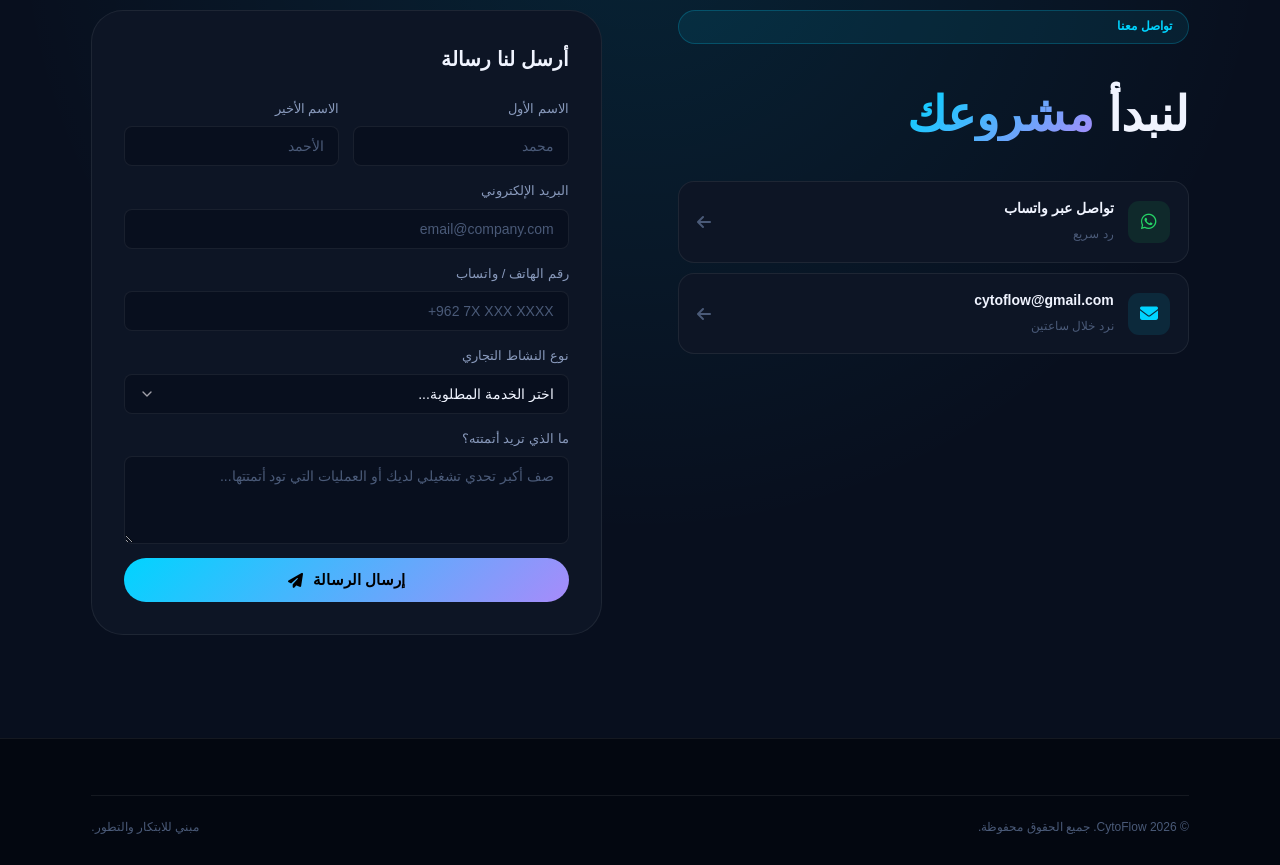
==== commit 71ca788a: "web update project" ====
--- a/index.html
+++ b/index.html
@@ -8,10 +8,10 @@
 <meta name="robots" content="max-image-preview:large">
 <link rel="dns-prefetch" href="//cdnjs.cloudflare.com">
 <link rel="dns-prefetch" href="//fonts.googleapis.com">
-<link rel="alternate" type="application/rss+xml" title="cytoflow » Feed" href="https://https://yazeedb94.github.io/CytoFlow/feed/">
-<link rel="alternate" type="application/rss+xml" title="cytoflow » Comments Feed" href="https://https://yazeedb94.github.io/CytoFlow/comments/feed/">
-<link rel="alternate" title="oEmbed (JSON)" type="application/json+oembed" href="https://https://yazeedb94.github.io/CytoFlow/wp-json/oembed/1.0/embed?url=https%3A%2F%2Fhttps%3A%2F%2Fyazeedb94.github.io%2FCytoFlow%2F">
-<link rel="alternate" title="oEmbed (XML)" type="text/xml+oembed" href="https://https://yazeedb94.github.io/CytoFlow/wp-json/oembed/1.0/embed?url=https%3A%2F%2Fhttps%3A%2F%2Fyazeedb94.github.io%2FCytoFlow%2F&amp;format=xml">
+<link rel="alternate" type="application/rss+xml" title="cytoflow » Feed" href="https://yazeedb94.github.io/CytoFlow/feed/">
+<link rel="alternate" type="application/rss+xml" title="cytoflow » Comments Feed" href="https://yazeedb94.github.io/CytoFlow/comments/feed/">
+<link rel="alternate" title="oEmbed (JSON)" type="application/json+oembed" href="https://yazeedb94.github.io/CytoFlow/wp-json/oembed/1.0/embed?url=https%3A%2F%2Fyazeedb94.github.io%2FCytoFlow%2F">
+<link rel="alternate" title="oEmbed (XML)" type="text/xml+oembed" href="https://yazeedb94.github.io/CytoFlow/wp-json/oembed/1.0/embed?url=https%3A%2F%2Fyazeedb94.github.io%2FCytoFlow%2F&amp;format=xml">
 <style id="wp-img-auto-sizes-contain-inline-css" type="text/css">
 img:is([sizes=auto i],[sizes^="auto," i]){contain-intrinsic-size:3000px 1500px}
 /*# sourceURL=wp-img-auto-sizes-contain-inline-css */
@@ -48,18 +48,18 @@
 
 <link rel="stylesheet" id="fontawesome-css" href="https://cdnjs.cloudflare.com/ajax/libs/font-awesome/6.5.0/css/all.min.css?ver=6.5.0" type="text/css" media="all">
 <link rel="stylesheet" id="google-fonts-css" href="https://fonts.googleapis.com/css2?family=Outfit:wght@400;600;700&amp;family=DM+Sans:wght@400;500;600&amp;family=Cairo:wght@400;600;700&amp;family=Tajawal:wght@400;500;700&amp;display=swap" type="text/css" media="all">
-<link rel="stylesheet" id="cytoflow-style-css" href="https://https://yazeedb94.github.io/CytoFlow/wp-content/themes/cytoflow/assets/css/main.css?ver=1.0.2" type="text/css" media="all">
-<link rel="https://api.w.org/" href="https://https://yazeedb94.github.io/CytoFlow/wp-json/"><link rel="alternate" title="JSON" type="application/json" href="https://https://yazeedb94.github.io/CytoFlow/wp-json/wp/v2/pages/9"><link rel="EditURI" type="application/rsd+xml" title="RSD" href="https://https://yazeedb94.github.io/CytoFlow/xmlrpc.php?rsd">
+<link rel="stylesheet" id="cytoflow-style-css" href="https://yazeedb94.github.io/CytoFlow/wp-content/themes/cytoflow/assets/css/main.css?ver=1.0.2" type="text/css" media="all">
+<link rel="https://api.w.org/" href="https://yazeedb94.github.io/CytoFlow/wp-json/"><link rel="alternate" title="JSON" type="application/json" href="https://yazeedb94.github.io/CytoFlow/wp-json/wp/v2/pages/9"><link rel="EditURI" type="application/rsd+xml" title="RSD" href="https://yazeedb94.github.io/CytoFlow/xmlrpc.php?rsd">
 <meta name="generator" content="WordPress 6.9.4">
-<link rel="canonical" href="https://https://yazeedb94.github.io/CytoFlow/">
-<link rel="shortlink" href="https://https://yazeedb94.github.io/CytoFlow/">
+<link rel="canonical" href="https://yazeedb94.github.io/CytoFlow/">
+<link rel="shortlink" href="https://yazeedb94.github.io/CytoFlow/">
 </head>
 <body class="home wp-singular page-template-default page page-id-9 wp-theme-cytoflow">
 
   <!-- ========== NAVIGATION ========== -->
   <header class="navbar" id="navbar">
     <div class="nav-container">
-      <a href="https://https://yazeedb94.github.io/CytoFlow/" class="logo">
+      <a href="https://yazeedb94.github.io/CytoFlow/" class="logo">
         <span class="logo-icon"><i class="fa-solid fa-bolt"></i></span>
         <span class="logo-text">Cyto<span class="logo-accent">Flow</span></span>
       </a>
@@ -297,7 +297,7 @@
             <span data-i18n="projects.title1">معرض</span> <span class="gradient-text" data-i18n="projects.title2">المشاريع</span>
           </h2>
         </div>
-        <a href="https://https://yazeedb94.github.io/CytoFlow/projects" class="btn-ghost">
+        <a href="https://yazeedb94.github.io/CytoFlow/projects" class="btn-ghost">
           <span data-i18n="projects.btn">عرض كل المشاريع</span> <i class="fa-solid fa-arrow-left btn-arrow"></i>
         </a>
       </div>
@@ -306,16 +306,53 @@
                         
                 <div class="project-card reveal-up visible">
                     <div class="project-thumb">
-                        <img src="https://https://yazeedb94.github.io/CytoFlow/wp-content/uploads/2026/05/images.jpg" alt="عيادة عيون">
+                        <img src="https://yazeedb94.github.io/CytoFlow/wp-content/uploads/2026/05/hero.jpg" alt="عيادة عيون Eye Clinic Template2">
                         <div class="project-overlay">
-                                                            <span class="overlay-btn ghost"><i class="fa-solid fa-lock"></i> مشروع خاص</span>
+                                                            <a href="https://yazeedb94.github.io/Cytoflow-Eye-Clinic-Template2/" target="_blank" class="overlay-btn primary"><i class="fa-solid fa-eye"></i> معاينة</a>
                                                     </div>
                     </div>
                     <div class="project-info">
                         <div class="project-meta">
                             <span class="tag tag-cat">مواقع إلكترونية</span>
+                                                            <span class="tag tag-demo">ديمو</span>
                                                     </div>
-                        <h3 class="project-name">عيادة عيون</h3>
+                        <h3 class="project-name">عيادة عيون Eye Clinic Template2</h3>
+                        <div class="project-desc"></div>
+                    </div>
+                </div>
+                
+                            
+                <div class="project-card reveal-up visible">
+                    <div class="project-thumb">
+                        <img src="https://yazeedb94.github.io/CytoFlow/wp-content/uploads/2026/05/hero_bg.jpg" alt="عيادة عيون Eye Clinic Template1">
+                        <div class="project-overlay">
+                                                            <a href="https://yazeedb94.github.io/Cytoflow-Eye-Clinic-Template1/" target="_blank" class="overlay-btn primary"><i class="fa-solid fa-eye"></i> معاينة</a>
+                                                    </div>
+                    </div>
+                    <div class="project-info">
+                        <div class="project-meta">
+                            <span class="tag tag-cat">مواقع إلكترونية</span>
+                                                            <span class="tag tag-demo">ديمو</span>
+                                                    </div>
+                        <h3 class="project-name">عيادة عيون Eye Clinic Template1</h3>
+                        <div class="project-desc"></div>
+                    </div>
+                </div>
+                
+                            
+                <div class="project-card reveal-up visible">
+                    <div class="project-thumb">
+                        <img src="https://yazeedb94.github.io/CytoFlow/wp-content/uploads/2026/05/hero-bg-2.jpg" alt="صالة رياضية GEM_THeam3">
+                        <div class="project-overlay">
+                                                            <a href="https://yazeedb94.github.io/GEM_THeam3/" target="_blank" class="overlay-btn primary"><i class="fa-solid fa-eye"></i> معاينة</a>
+                                                    </div>
+                    </div>
+                    <div class="project-info">
+                        <div class="project-meta">
+                            <span class="tag tag-cat">مواقع إلكترونية</span>
+                                                            <span class="tag tag-demo">ديمو</span>
+                                                    </div>
+                        <h3 class="project-name">صالة رياضية GEM_THeam3</h3>
                         <div class="project-desc"></div>
                     </div>
                 </div>
@@ -323,7 +360,7 @@
                           </div>
       
       <div class="projects-center reveal-up">
-         <a href="https://https://yazeedb94.github.io/CytoFlow/projects" class="btn-primary">استكشف المزيد من الأعمال <i class="fa-solid fa-arrow-left btn-arrow"></i></a>
+         <a href="https://yazeedb94.github.io/CytoFlow/projects" class="btn-primary">استكشف المزيد من الأعمال <i class="fa-solid fa-arrow-left btn-arrow"></i></a>
       </div>
     </div>
   </section>
@@ -411,14 +448,14 @@
           <span class="section-tag">تواصل معنا</span>
           <h2 class="section-title">لنبدأ <span class="gradient-text">مشروعك</span></h2>
           <div class="contact-channels">
-            <a href="https://wa.me/1234567890" target="_blank" class="channel-item whatsapp">
+            <a href="https://wa.me/+962780787744" target="_blank" class="channel-item whatsapp">
               <div class="channel-icon"><i class="fa-brands fa-whatsapp"></i></div>
               <div><strong>تواصل عبر واتساب</strong><span>رد سريع</span></div>
               <i class="fa-solid fa-arrow-left ch-arrow"></i>
             </a>
-            <a href="mailto:hello@cytoflow.com" class="channel-item email">
+            <a href="mailto:cytoflow@gmail.com" class="channel-item email">
               <div class="channel-icon"><i class="fa-solid fa-envelope"></i></div>
-              <div><strong>hello@cytoflow.com</strong><span>نرد خلال ساعتين</span></div>
+              <div><strong>cytoflow@gmail.com</strong><span>نرد خلال ساعتين</span></div>
               <i class="fa-solid fa-arrow-left ch-arrow"></i>
             </a>
           </div>
@@ -426,7 +463,7 @@
         <div class="contact-form-wrap reveal-up">
           <form class="contact-form" id="contactForm" action="https://api.web3forms.com/submit" method="POST">
             <!-- Replace with your actual Web3Forms Access Key -->
-            <input type="hidden" name="access_key" value="YOUR_ACCESS_KEY_HERE">
+            <input type="hidden" name="access_key" value="224742de-3333-432b-8788-e8a1cf361af0">
             
             <h3 style="text-align: right;">أرسل لنا رسالة</h3>
             <div class="form-row">
@@ -450,15 +487,15 @@
                         <div class="form-group">
               <label>نوع النشاط التجاري</label>
               <select name="service" required style="color: var(--text-primary); appearance: none; -webkit-appearance: none; background: var(--bg-secondary) url('data:image/svg+xml;charset=US-ASCII,%3Csvg%20xmlns%3D%22http%3A%2F%2Fwww.w3.org%2F2000%2Fsvg%22%20width%3D%2224%22%20height%3D%2224%22%20viewBox%3D%220%200%2024%2024%22%20fill%3D%22none%22%20stroke%3D%22%23a1a1aa%22%20stroke-width%3D%222%22%20stroke-linecap%3D%22round%22%20stroke-linejoin%3D%22round%22%3E%3Cpolyline%20points%3D%226%209%2012%2015%2018%209%22%3E%3C%2Fpolyline%3E%3C%2Fsvg%3E') no-repeat left 14px center; background-size: 16px;">
-                <option value="" disabled selected>اختر مجالك...</option>
+                <option value="" disabled selected>اختر الخدمة المطلوبة...</option>
                                                       <option value="أتمتة ذكية">أتمتة ذكية</option>
                                       <option value="تطبيقات جوال">تطبيقات جوال</option>
                                       <option value="مواقع إلكترونية">مواقع إلكترونية</option>
                                                 </select>
             </div>
             <div class="form-group">
-              <label>تفاصيل مشروعك أو طلبك</label>
-              <textarea name="message" rows="4" placeholder="حدثنا عن فكرة موقعك، تطبيقك، أو العمليات التي تود أتمتتها..." required></textarea>
+              <label>ما الذي تريد أتمتته؟</label>
+              <textarea name="message" rows="4" placeholder="صف أكبر تحدي تشغيلي لديك أو العمليات التي تود أتمتتها..." required></textarea>
             </div>
             <button type="submit" class="btn-primary btn-full" id="submitBtn"><span>إرسال الرسالة</span> <i class="fa-solid fa-paper-plane"></i></button>
             <div class="form-success" id="formSuccess"><i class="fa-solid fa-circle-check"></i> <span data-i18n="form.success.msg">تم!</span></div>
@@ -480,16 +517,16 @@
   <script type="speculationrules">
 {"prefetch":[{"source":"document","where":{"and":[{"href_matches":"/cytoflow/*"},{"not":{"href_matches":["/cytoflow/wp-*.php","/cytoflow/wp-admin/*","/cytoflow/wp-content/uploads/*","/cytoflow/wp-content/*","/cytoflow/wp-content/plugins/*","/cytoflow/wp-content/themes/cytoflow/*","/cytoflow/*\\?(.+)"]}},{"not":{"selector_matches":"a[rel~=\"nofollow\"]"}},{"not":{"selector_matches":".no-prefetch, .no-prefetch a"}}]},"eagerness":"conservative"}]}
 </script>
-<script type="text/javascript" src="https://https://yazeedb94.github.io/CytoFlow/wp-content/themes/cytoflow/assets/js/main.js?ver=1.0.2" id="cytoflow-main-js-js"></script>
-<script type="text/javascript" src="https://https://yazeedb94.github.io/CytoFlow/wp-content/themes/cytoflow/assets/js/projects.js?ver=1.0.3" id="cytoflow-projects-js-js"></script>
+<script type="text/javascript" src="https://yazeedb94.github.io/CytoFlow/wp-content/themes/cytoflow/assets/js/main.js?ver=1.0.2" id="cytoflow-main-js-js"></script>
+<script type="text/javascript" src="https://yazeedb94.github.io/CytoFlow/wp-content/themes/cytoflow/assets/js/projects.js?ver=1.0.3" id="cytoflow-projects-js-js"></script>
 <script id="wp-emoji-settings" type="application/json">
-{"baseUrl":"https://s.w.org/images/core/emoji/17.0.2/72x72/","ext":".png","svgUrl":"https://s.w.org/images/core/emoji/17.0.2/svg/","svgExt":".svg","source":{"concatemoji":"https://https://yazeedb94.github.io/CytoFlow/wp-includes/js/wp-emoji-release.min.js?ver=6.9.4"}}
+{"baseUrl":"https://s.w.org/images/core/emoji/17.0.2/72x72/","ext":".png","svgUrl":"https://s.w.org/images/core/emoji/17.0.2/svg/","svgExt":".svg","source":{"concatemoji":"https://yazeedb94.github.io/CytoFlow/wp-includes/js/wp-emoji-release.min.js?ver=6.9.4"}}
 </script>
 <script type="module">
 /* <![CDATA[ */
 /*! This file is auto-generated */
 const a=JSON.parse(document.getElementById("wp-emoji-settings").textContent),o=(window._wpemojiSettings=a,"wpEmojiSettingsSupports"),s=["flag","emoji"];function i(e){try{var t={supportTests:e,timestamp:(new Date).valueOf()};sessionStorage.setItem(o,JSON.stringify(t))}catch(e){}}function c(e,t,n){e.clearRect(0,0,e.canvas.width,e.canvas.height),e.fillText(t,0,0);t=new Uint32Array(e.getImageData(0,0,e.canvas.width,e.canvas.height).data);e.clearRect(0,0,e.canvas.width,e.canvas.height),e.fillText(n,0,0);const a=new Uint32Array(e.getImageData(0,0,e.canvas.width,e.canvas.height).data);return t.every((e,t)=>e===a[t])}function p(e,t){e.clearRect(0,0,e.canvas.width,e.canvas.height),e.fillText(t,0,0);var n=e.getImageData(16,16,1,1);for(let e=0;e<n.data.length;e++)if(0!==n.data[e])return!1;return!0}function u(e,t,n,a){switch(t){case"flag":return n(e,"\ud83c\udff3\ufe0f\u200d\u26a7\ufe0f","\ud83c\udff3\ufe0f\u200b\u26a7\ufe0f")?!1:!n(e,"\ud83c\udde8\ud83c\uddf6","\ud83c\udde8\u200b\ud83c\uddf6")&&!n(e,"\ud83c\udff4\udb40\udc67\udb40\udc62\udb40\udc65\udb40\udc6e\udb40\udc67\udb40\udc7f","\ud83c\udff4\u200b\udb40\udc67\u200b\udb40\udc62\u200b\udb40\udc65\u200b\udb40\udc6e\u200b\udb40\udc67\u200b\udb40\udc7f");case"emoji":return!a(e,"\ud83e\u1fac8")}return!1}function f(e,t,n,a){let r;const o=(r="undefined"!=typeof WorkerGlobalScope&&self instanceof WorkerGlobalScope?new OffscreenCanvas(300,150):document.createElement("canvas")).getContext("2d",{willReadFrequently:!0}),s=(o.textBaseline="top",o.font="600 32px Arial",{});return e.forEach(e=>{s[e]=t(o,e,n,a)}),s}function r(e){var t=document.createElement("script");t.src=e,t.defer=!0,document.head.appendChild(t)}a.supports={everything:!0,everythingExceptFlag:!0},new Promise(t=>{let n=function(){try{var e=JSON.parse(sessionStorage.getItem(o));if("object"==typeof e&&"number"==typeof e.timestamp&&(new Date).valueOf()<e.timestamp+604800&&"object"==typeof e.supportTests)return e.supportTests}catch(e){}return null}();if(!n){if("undefined"!=typeof Worker&&"undefined"!=typeof OffscreenCanvas&&"undefined"!=typeof URL&&URL.createObjectURL&&"undefined"!=typeof Blob)try{var e="postMessage("+f.toString()+"("+[JSON.stringify(s),u.toString(),c.toString(),p.toString()].join(",")+"));",a=new Blob([e],{type:"text/javascript"});const r=new Worker(URL.createObjectURL(a),{name:"wpTestEmojiSupports"});return void(r.onmessage=e=>{i(n=e.data),r.terminate(),t(n)})}catch(e){}i(n=f(s,u,c,p))}t(n)}).then(e=>{for(const n in e)a.supports[n]=e[n],a.supports.everything=a.supports.everything&&a.supports[n],"flag"!==n&&(a.supports.everythingExceptFlag=a.supports.everythingExceptFlag&&a.supports[n]);var t;a.supports.everythingExceptFlag=a.supports.everythingExceptFlag&&!a.supports.flag,a.supports.everything||((t=a.source||{}).concatemoji?r(t.concatemoji):t.wpemoji&&t.twemoji&&(r(t.twemoji),r(t.wpemoji)))});
-//# sourceURL=https://https://yazeedb94.github.io/CytoFlow/wp-includes/js/wp-emoji-loader.min.js
+//# sourceURL=https://yazeedb94.github.io/CytoFlow/wp-includes/js/wp-emoji-loader.min.js
 /* ]]> */
 </script>
 </body>
